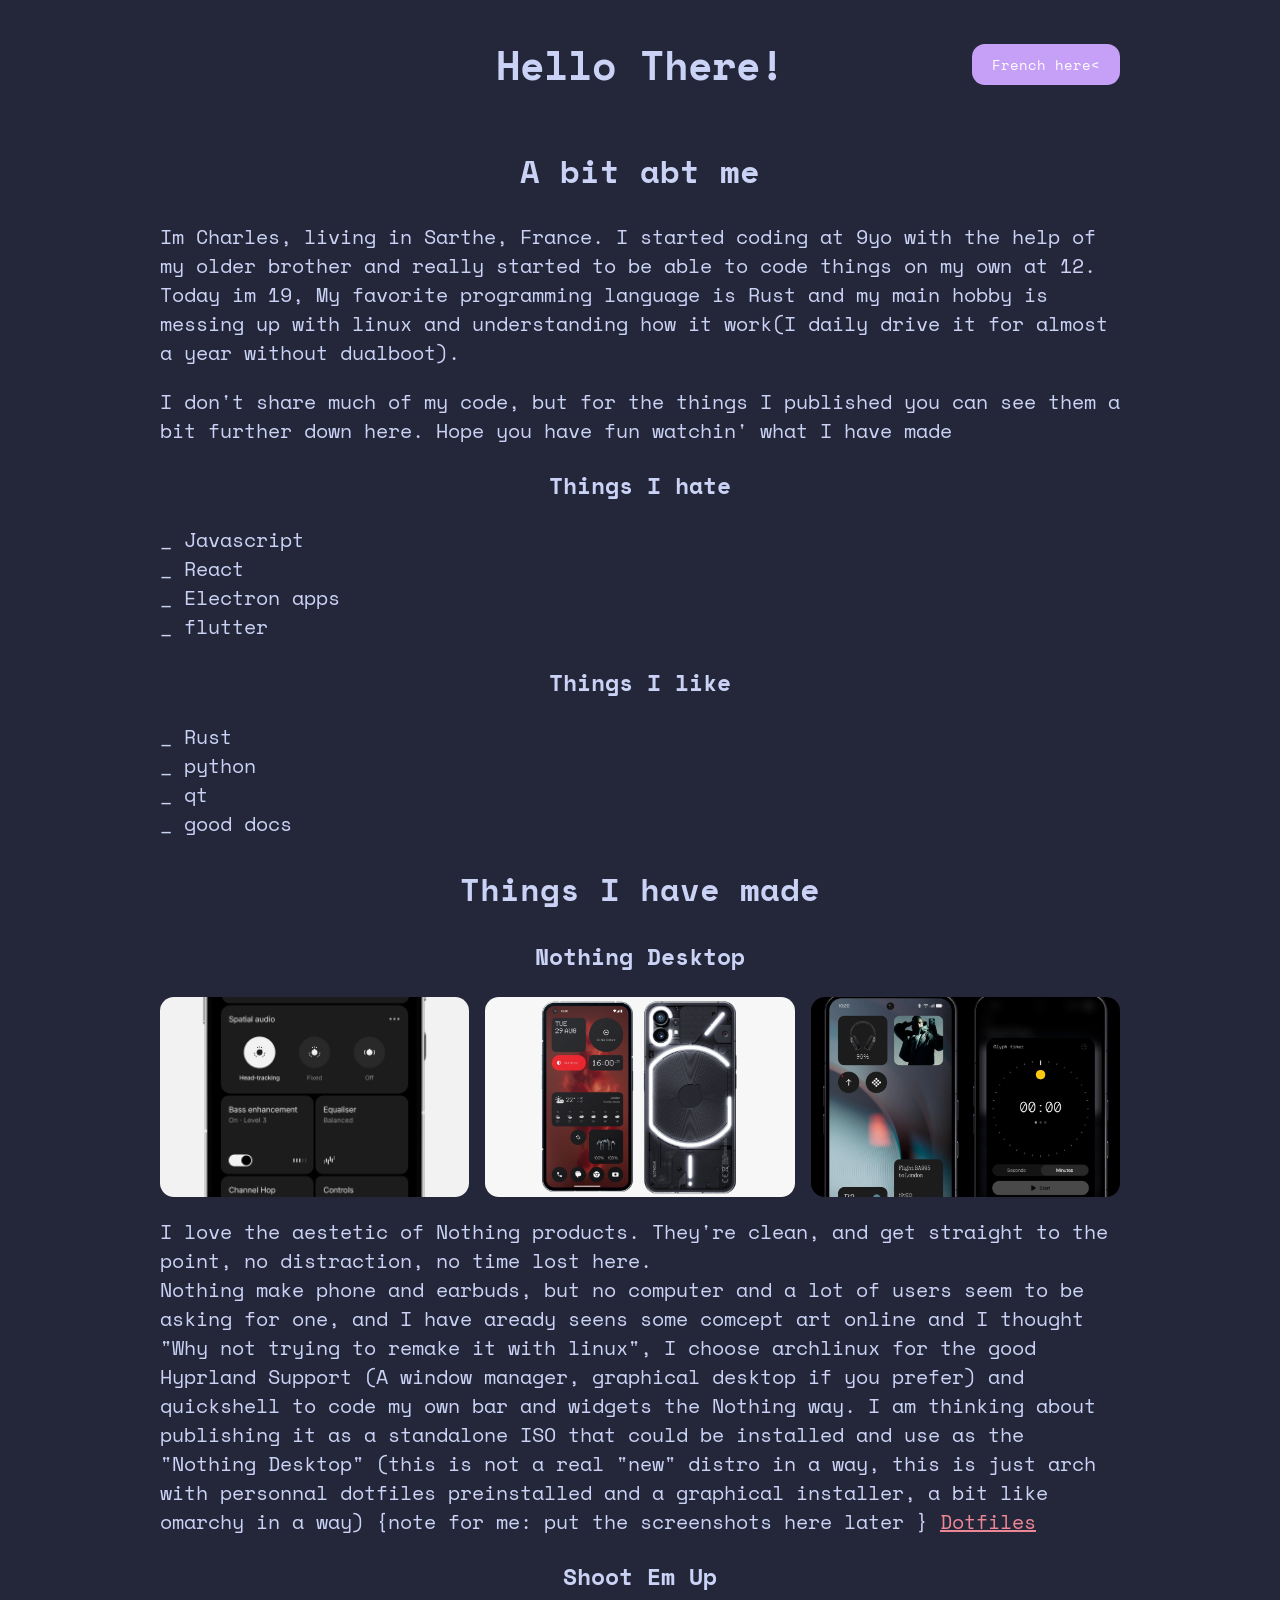
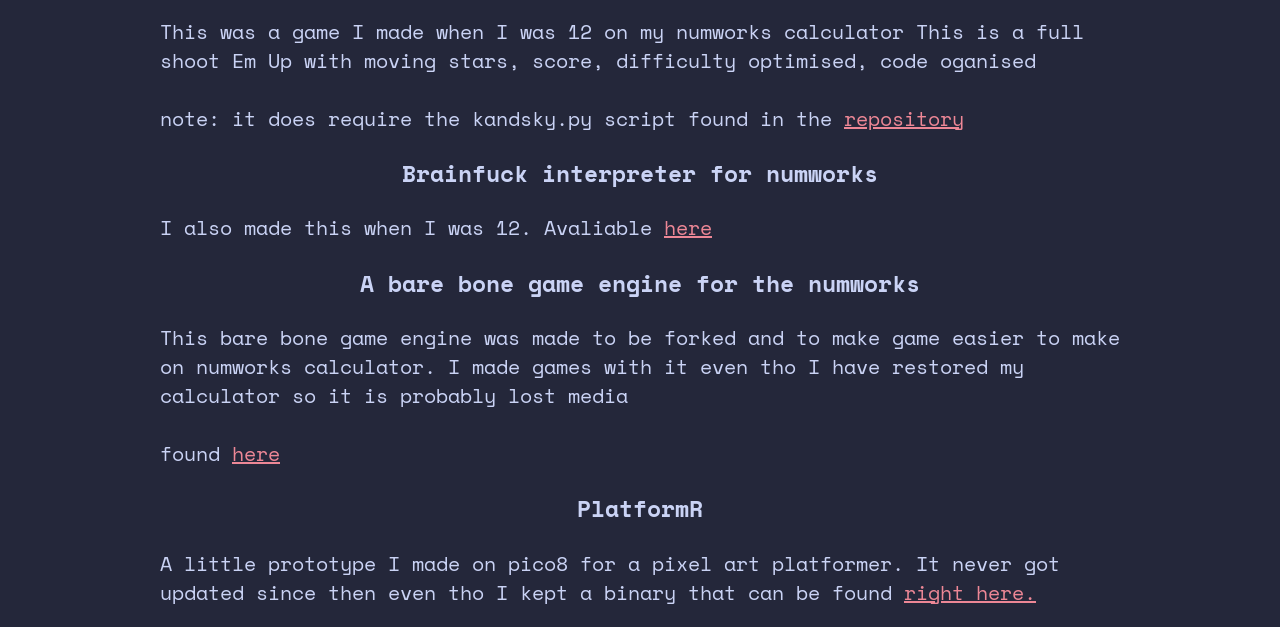
==== index.html @ e5a1dd08 "fixed the text" ====
<!DOCTYPE html>
<html>
  <head>
    <title>Example</title>
    <link href="style.css" rel="stylesheet" />
    <link rel="preconnect" href="https://fonts.googleapis.com">
    <link rel="preconnect" href="https://fonts.gstatic.com" crossorigin><meta name="viewport" content="width=device-width, initial-scale=1" />
    <meta name="viewport" content="width=device-width, initial-scale=1" />
    <link href="https://fonts.googleapis.com/css2?family=Space+Mono:ital,wght@0,400;0,700;1,400;1,700&display=swap" rel="stylesheet">
  </head>

  <body>
    <header>
      <h1>Hello There!</h1>
      <Button onclick="location.href='index_french.html'">French here<</Button>
    </header>
    <h2>A bit abt me</h2>
    <p>
      Im Charles, living in Sarthe, France. I started coding at 9yo with
      the help of my older brother and really started to be able to code
      things on my own at 12.
      Today im 19, My favorite programming language is Rust 
      and my main hobby is messing up with linux and understanding 
      how it work(I daily drive it for almost a year without dualboot).
    </p><p>
      I don't share much of my code, but for the things I 
      published you can see them a bit further down here.
      Hope you have fun watchin' what I have made
    </p>

    <h3 ">Things I hate</h3>
    <p>
      _ Javascript <br>
      _ React <br>
      _ Electron apps <br>
      _ flutter
    </p>

    <h3>Things I like</h3>
    <p>
      _ Rust<br>
      _ python <br>
      _ qt <br>
      _ good docs
    </p>

    <h2>Things I have made</h2>

    <h3> Nothing Desktop</h3>
    <div class="image_container">

      <img src="img/Nothing1.png">
      <img src="img/Nothing2.png">
      <img src="img/Nothing3.png">
    </div>
    <p> 
      I love the aestetic of Nothing products. They're clean,
      and get straight to the point, no distraction, no time lost 
      here. <br>

      Nothing make phone and earbuds, but no computer and a lot of
      users seem to be asking for one, and I have aready seens
      some comcept art online and I thought "Why not trying to remake
      it with linux", I choose archlinux for the good Hyprland Support
      (A window manager, graphical desktop if you prefer) and quickshell
      to code my own bar and widgets the Nothing way.

      I am thinking about publishing it as a standalone ISO that could
      be installed and use as the "Nothing Desktop" (this is not a real
      "new" distro in a way, this is just arch with personnal dotfiles
      preinstalled and a graphical installer, a bit like omarchy in a way)

      {note for me: put the screenshots here later }
      <a href="https://github.com/An4rg/NothingDots">Dotfiles</a>

    </p>
    
    <h3>Shoot Em Up</h3>
    <p>
      This was a game I made when I was 12 on my numworks calculator
      This is a full shoot Em Up with moving stars, score, difficulty
      optimised, code oganised <br><br>

      note: it does require the kandsky.py script found in the <a href="https://github.com/An4rg/Shoot_Em_Up-NumWorks/">repository</a>
    </p>

    <h3>Brainfuck interpreter for numworks</h3>
    <p>
      I also made this when I was 12.
      Avaliable <a href="https://my.numworks.com/python/baguette-berladin/brainfuck">here </a>
    
    </p>

    <h3>A bare bone game engine for the numworks</h3>
    <p>
      This bare bone game engine was made to be forked and to make game easier to make
      on numworks calculator. I made games with it even tho I have restored my
      calculator so it is probably lost media
    <br><br>
      found <a href="https://my.numworks.com/python/baguette-berladin/game_engine">here</a>

    </p>


    <h3>PlatformR</h3>
    <p>
      A little prototype I made on pico8 for a pixel art platformer.
      It never got updated since then even tho I kept a binary that
      can be found <a href="https://github.com/Baguette365/ninja_runner/releases/tag/0.1">right here.</a>


    </p>
  </body>
</html>
---- style.css ----
body {
  background-color: var(--base-color);
  color: #cad3f5;
  font-family: "Space Mono", monospace;
  font-size: var(--base-text-font-size);
  max-width: 80ch;
  margin-inline: auto;
  padding-inline: clamp(0.5rem, 3vw, 8rem);
}


:root {
  --base-text-font-size: clamp(1rem, 0.85rem + 0.5vw, 1.25rem);
  --h1-text-font-size: clamp(1.75rem, 1.5rem + 1.5vw, 2.5rem);
  --h2-text-font-size: clamp(1.4rem, 1.2rem + 1vw, 2rem);
  --h3-text-font-size: clamp(1.2rem, 1.1rem + 0.7vw, 1.6rem);
  --base-color: #24273a;
}

.image_container {
  display: flex;
  flex-wrap: wrap;
  gap: 1rem;
  flex-direction: row;
}

.image_container img {
  flex: 1 1 250px;
  min-width: 0;
  height: 200px;
  object-fit: cover;
  border-radius: 14px;
  transition: transform 0.5s ease-out;
}
.image_container img:hover {
  transform: scale(1.05);
}

header {
  display: grid;
  grid-template-columns: 1fr auto 1fr;
  align-items: center;
}

header h1 {
  color: #cad3f5;
  font-family: "Space Mono", monospace;
  font-weight: 800;
  font-size: var(--h1-text-font-size);
  text-align: center;
  grid-column: 2;

}
header button {
  grid-column: 3;
  justify-self: end;
  transition: transform 0.5s ease-out;
}


header button:hover {
  transform: translate(0, -7px)
}

button {
  background-color: #c6a0f6;
  border: none;
  color: #fff;
  padding: 10px 20px;
  text-align: center;
  text-decoration: none;
  display: inline-block;
  font-size: 14px;
  cursor: pointer;
  border-radius: 13px;
  font-family: "Space Mono", monospace;
}

h2 {
  color: #cad3f5;
  font-family: "Space Mono", monospace;
  font-weight: 800;
  font-size: var(--h2-text-font-size) ;
  text-align: center;
}
h3 {
  color: #cad3f5;
  font-family: "Space Mono", monospace;
  font-weight: 800;
  font-size: var(h3-text-font-size);
  text-align: center;
}
p {
  color: #cad3f5;
  font-family: "Space Mono", monospace;
  font-weight: 500;
  font-size: var(--base-text-font-size);

}

a {
  color: #ed8796;
  font-family: "Space Mono", monospace;
  font-weight: 500;
  font-size: 20px;
}
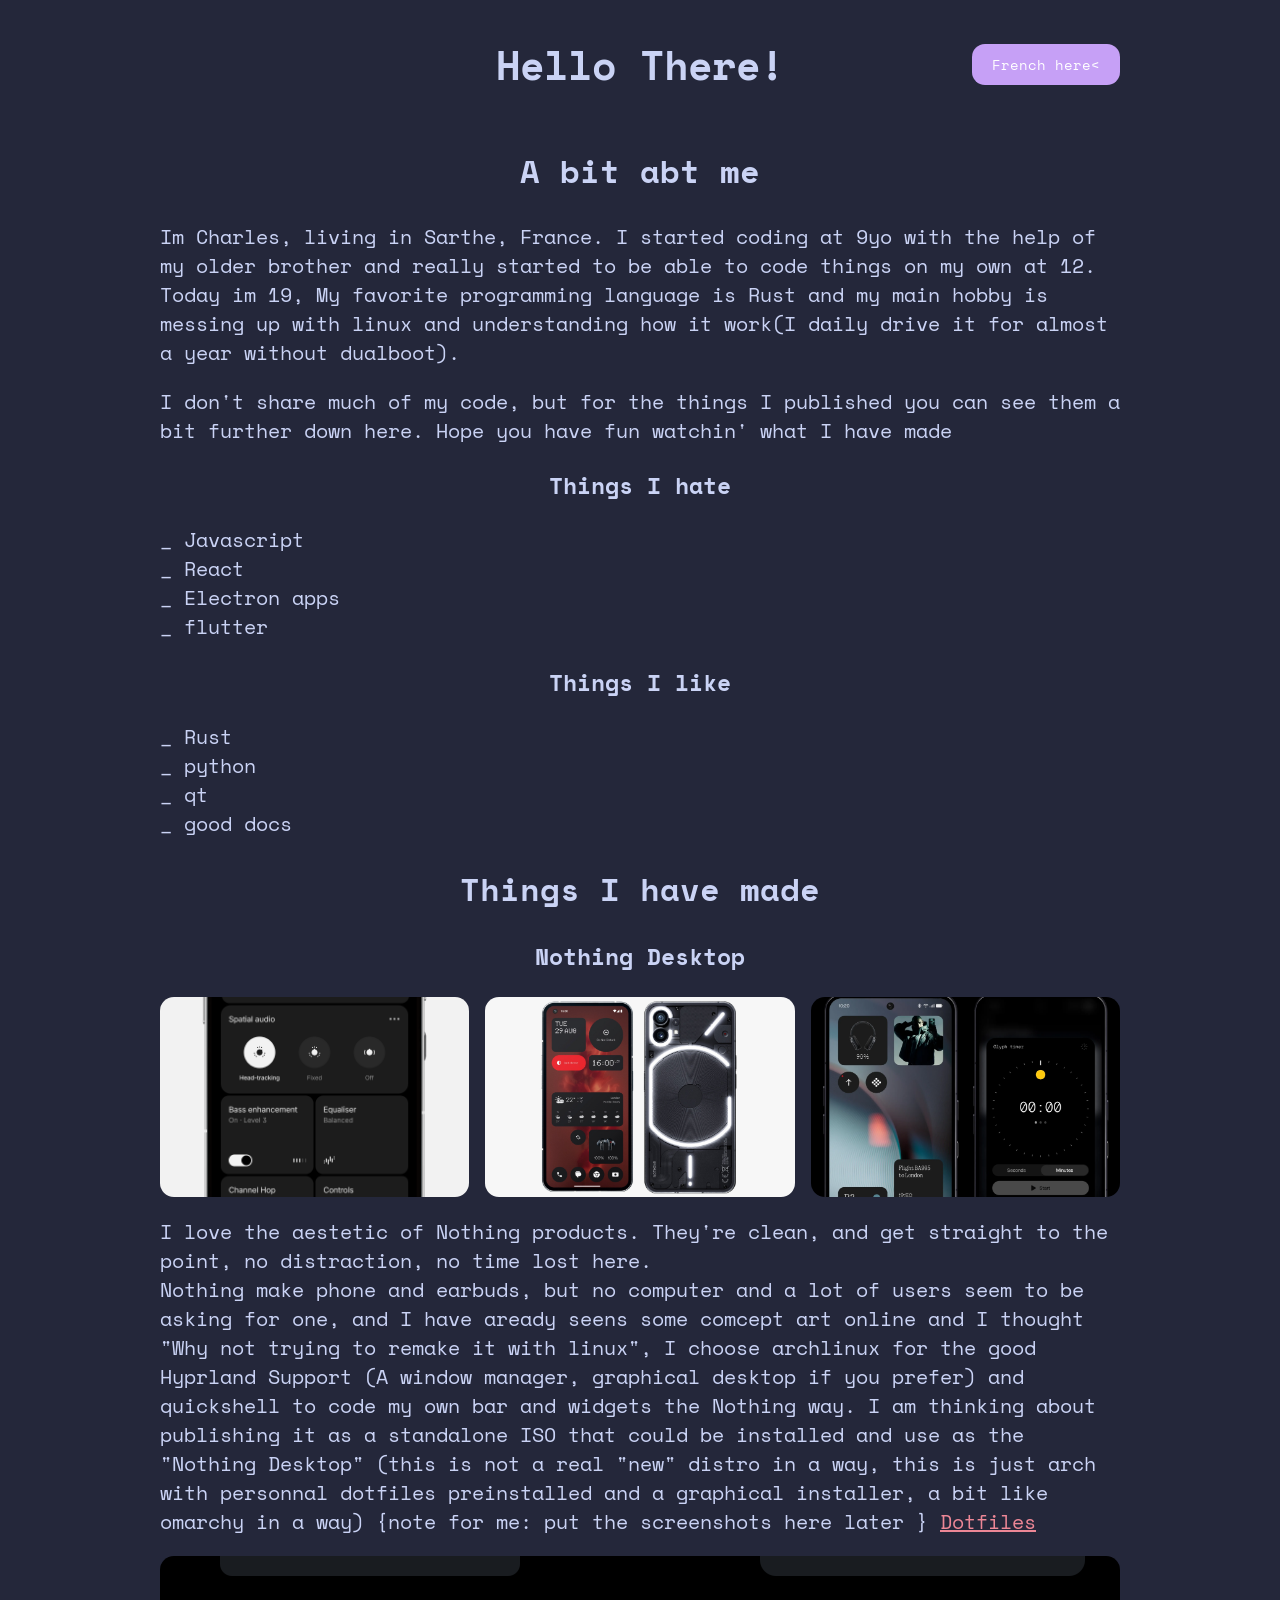
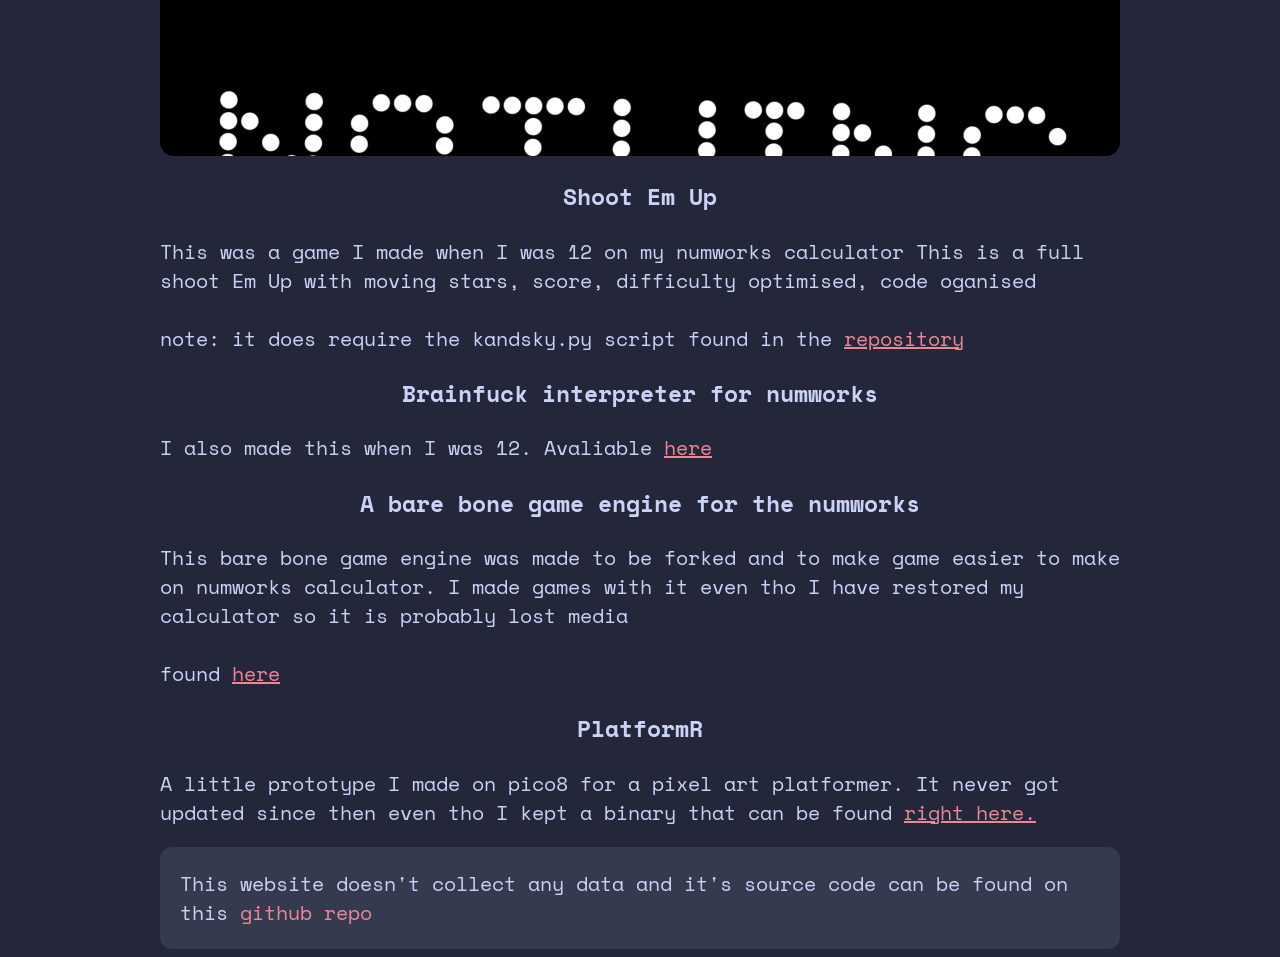
==== commit c72f0d2d: "add footer and screenshot" ====
--- a/index.html
+++ b/index.html
@@ -74,6 +74,9 @@
       <a href="https://github.com/An4rg/NothingDots">Dotfiles</a>
 
     </p>
+    <div class="image_container">
+      <img src="img/NothingMine1.png">
+    </div>
     
     <h3>Shoot Em Up</h3>
     <p>
@@ -107,8 +110,13 @@
       A little prototype I made on pico8 for a pixel art platformer.
       It never got updated since then even tho I kept a binary that
       can be found <a href="https://github.com/Baguette365/ninja_runner/releases/tag/0.1">right here.</a>
+    </p>
+    <footer>
+      <p>
+        This website doesn't collect any data and it's source code can be found on this <a> github repo</a>
+      </p>
+    </footer>
+    
 
-
-    </p>
   </body>
 </html>
--- a/style.css
+++ b/style.css
@@ -102,5 +102,13 @@
   color: #ed8796;
   font-family: "Space Mono", monospace;
   font-weight: 500;
-  font-size: 20px;
+  font-size: var(--base-text-font-size);
 }
+
+footer {
+  background-color: #363a4f;
+  border-radius: 12px;
+  padding: 2px;
+  padding-left: 20px;
+  padding-right: 20px;
+}
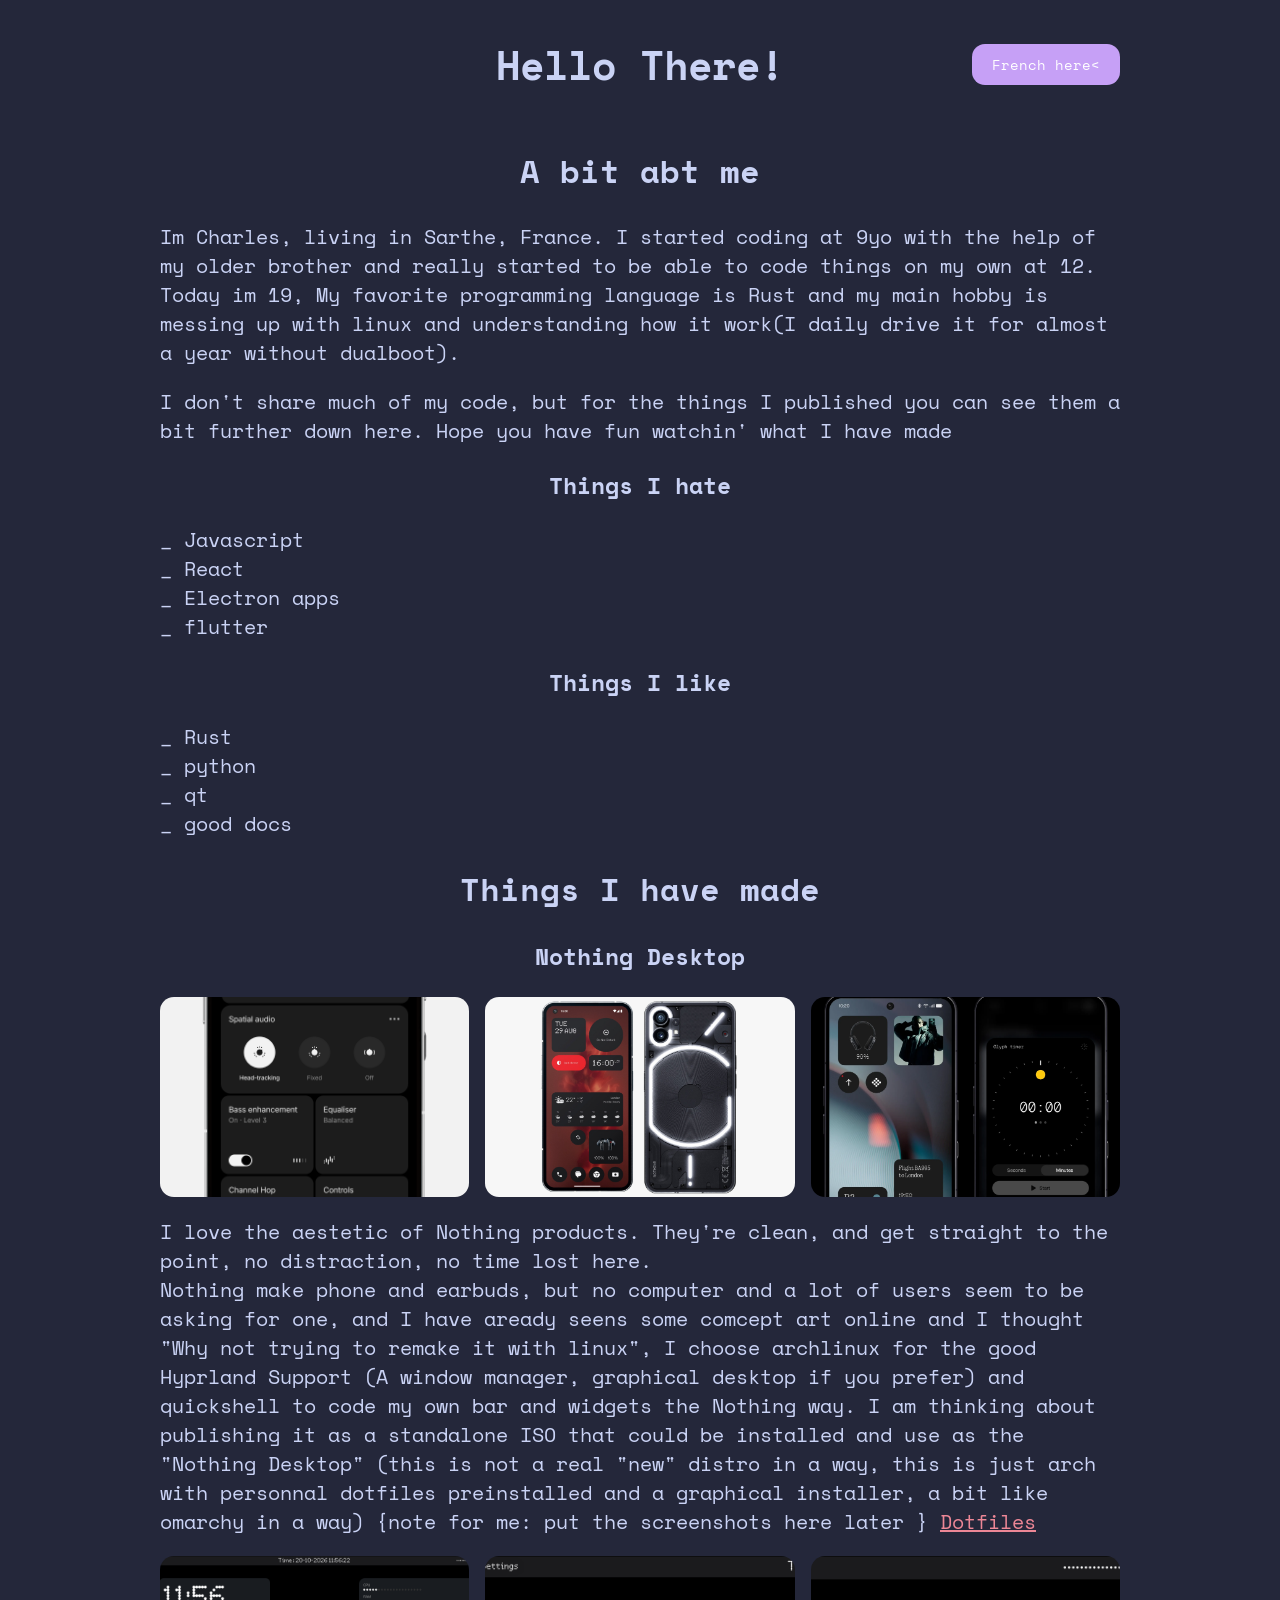
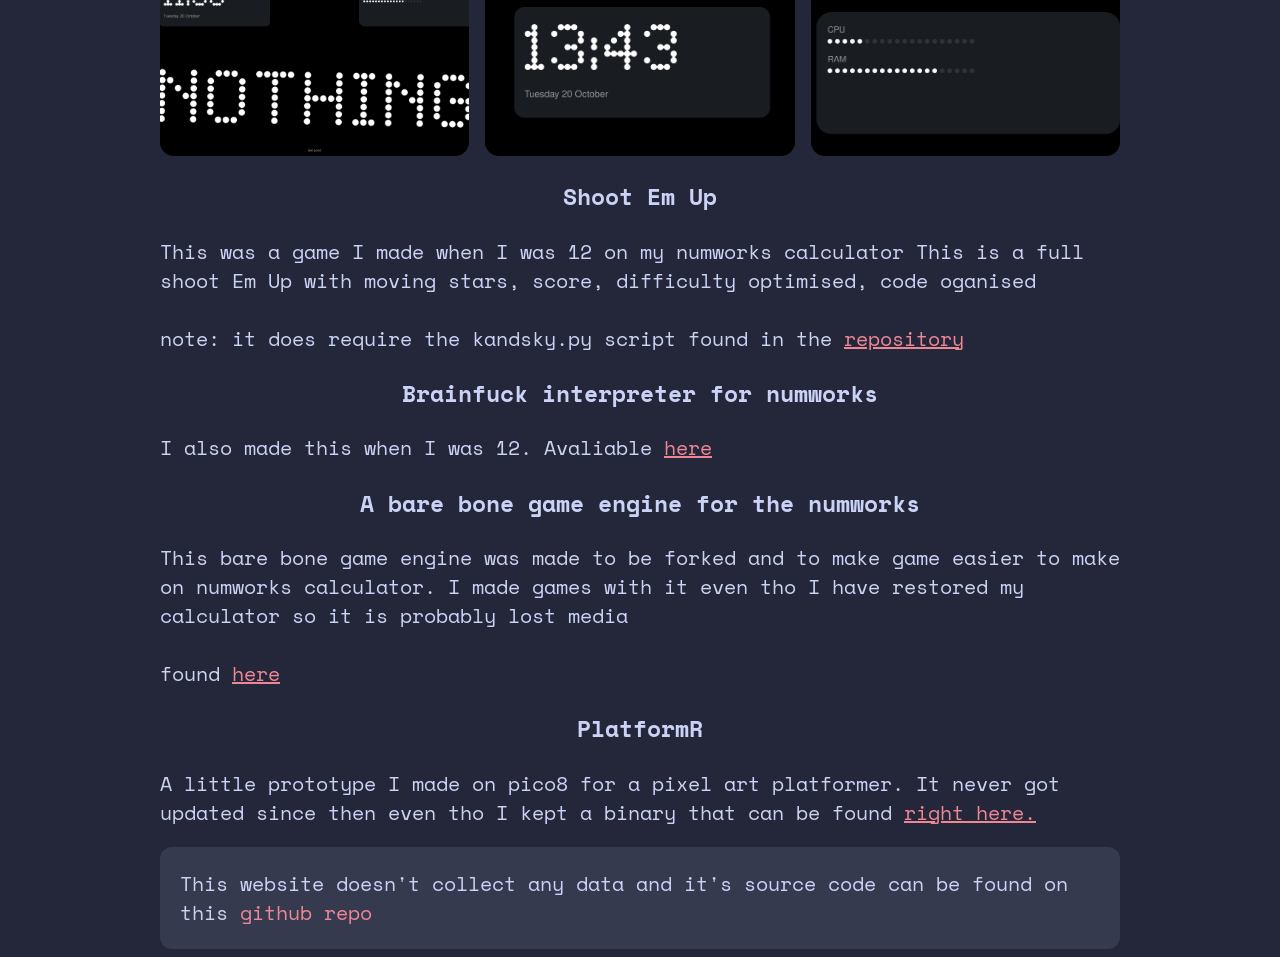
==== commit 1973cbee: "Added screenshots" ====
--- a/index.html
+++ b/index.html
@@ -76,6 +76,8 @@
     </p>
     <div class="image_container">
       <img src="img/NothingMine1.png">
+      <img src="img/NothingMine4.png">
+      <img src="img/NothingMine5.png">
     </div>
     
     <h3>Shoot Em Up</h3>
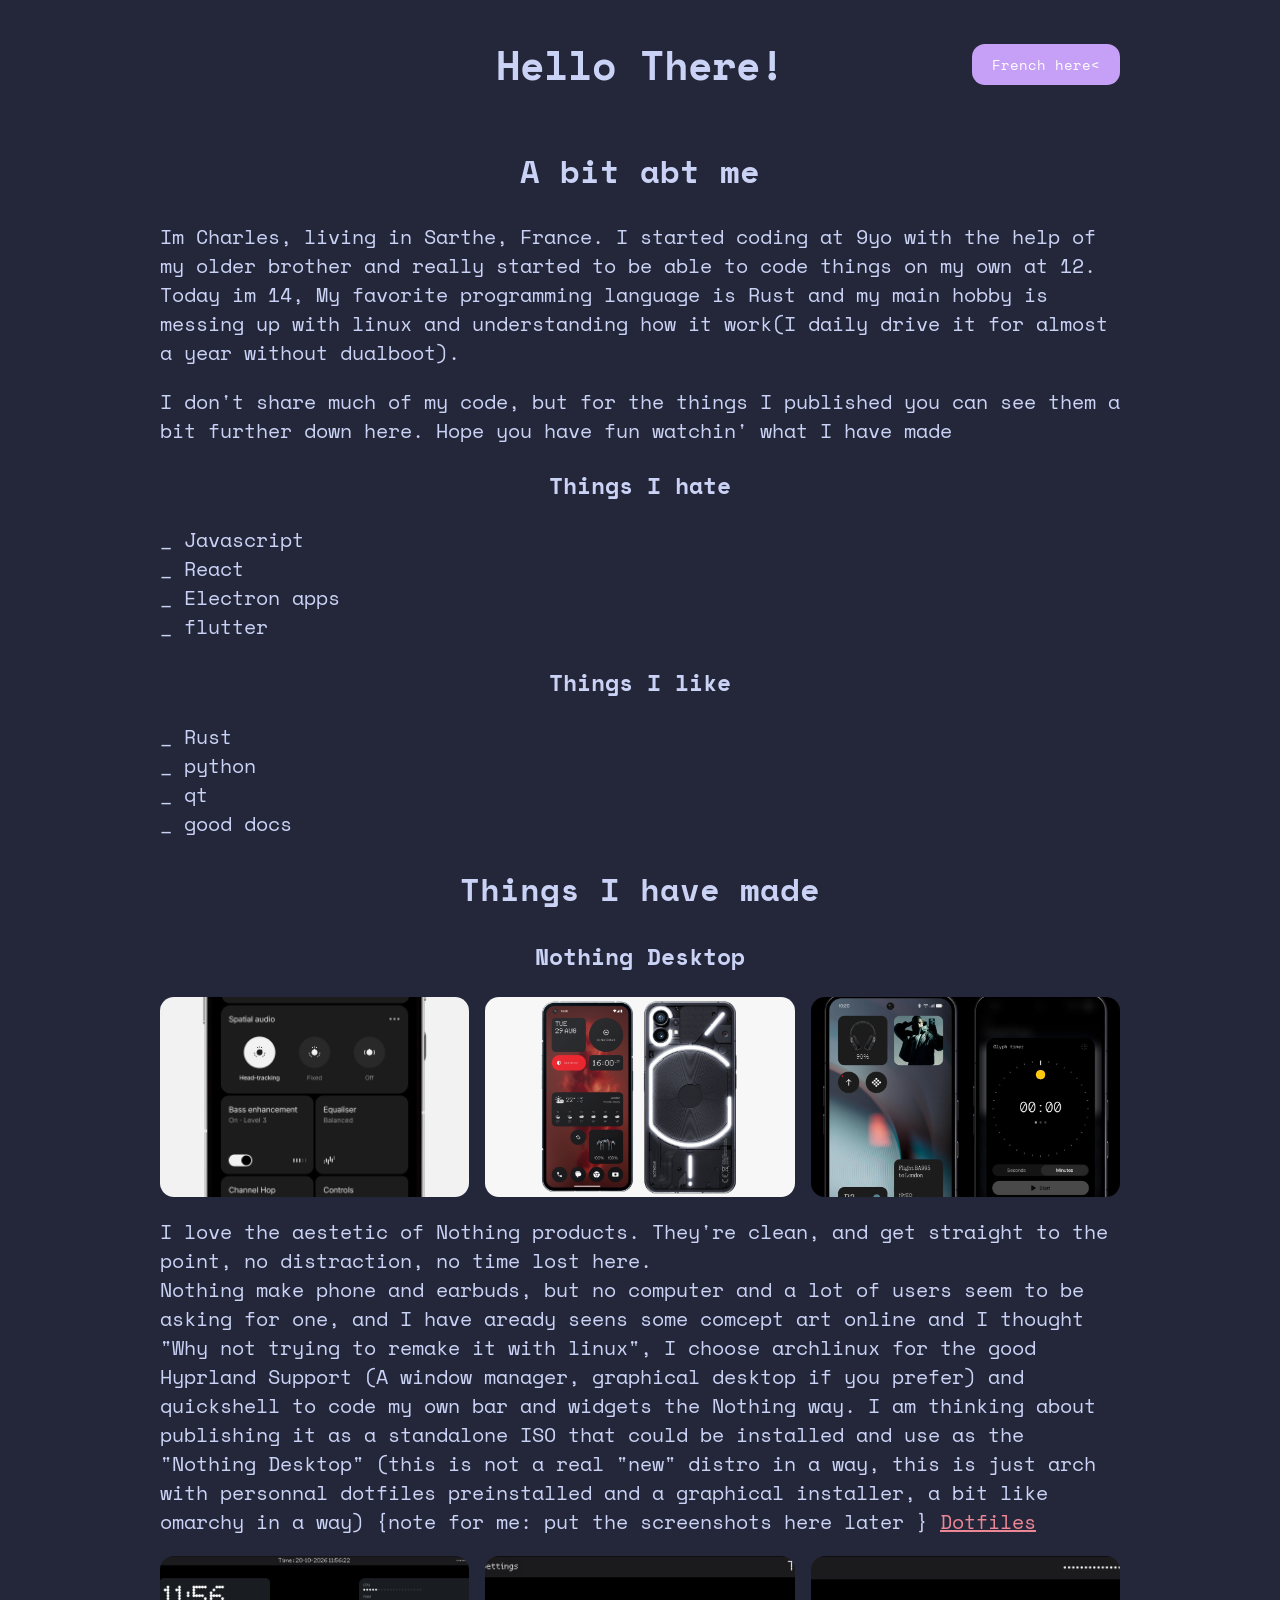
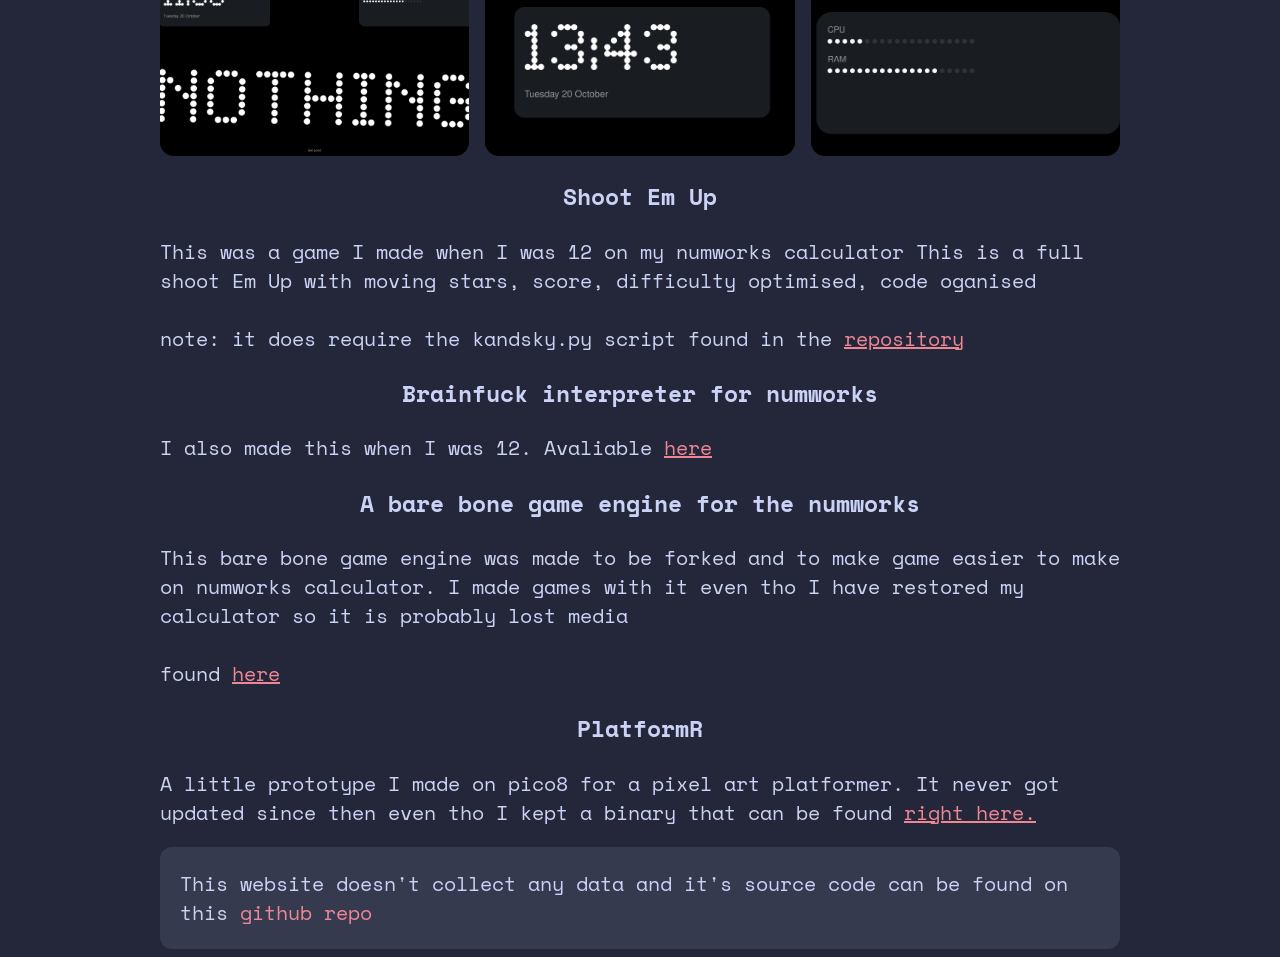
==== commit ab9d4cb9: "added french and corrected age" ====
--- a/index.html
+++ b/index.html
@@ -19,7 +19,7 @@
       Im Charles, living in Sarthe, France. I started coding at 9yo with
       the help of my older brother and really started to be able to code
       things on my own at 12.
-      Today im 19, My favorite programming language is Rust 
+      Today im 14, My favorite programming language is Rust 
       and my main hobby is messing up with linux and understanding 
       how it work(I daily drive it for almost a year without dualboot).
     </p><p>
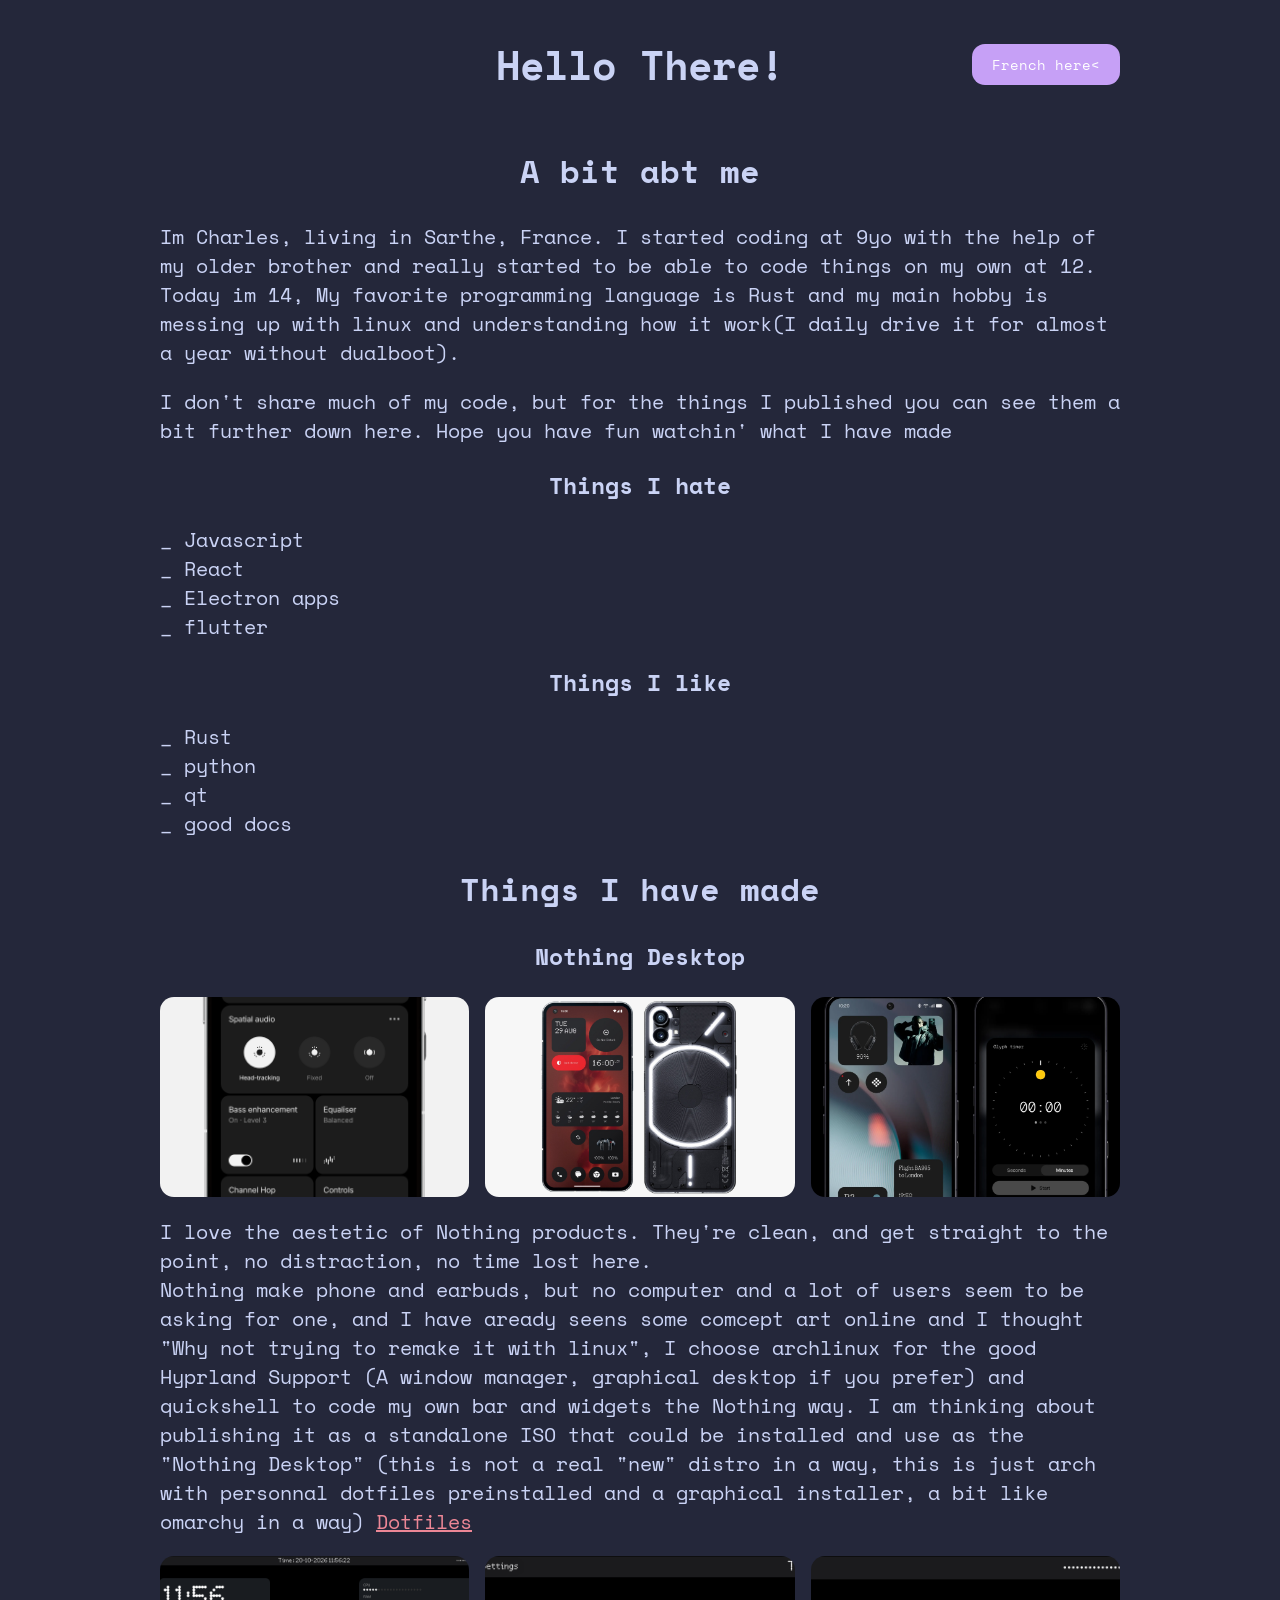
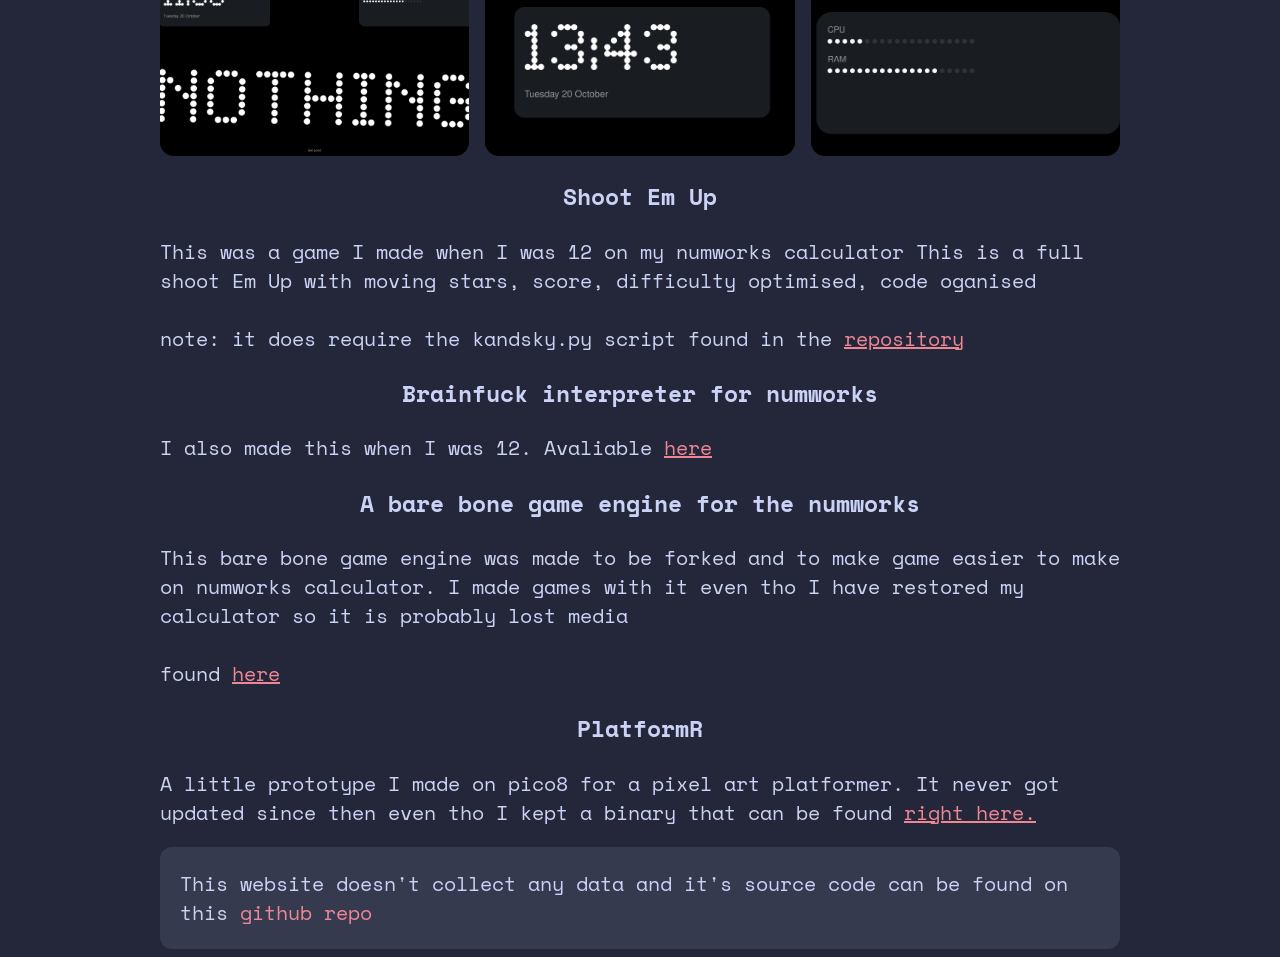
==== commit b28142c5: "removed a line that I made to myself" ====
--- a/index.html
+++ b/index.html
@@ -70,7 +70,6 @@
       "new" distro in a way, this is just arch with personnal dotfiles
       preinstalled and a graphical installer, a bit like omarchy in a way)
 
-      {note for me: put the screenshots here later }
       <a href="https://github.com/An4rg/NothingDots">Dotfiles</a>
 
     </p>
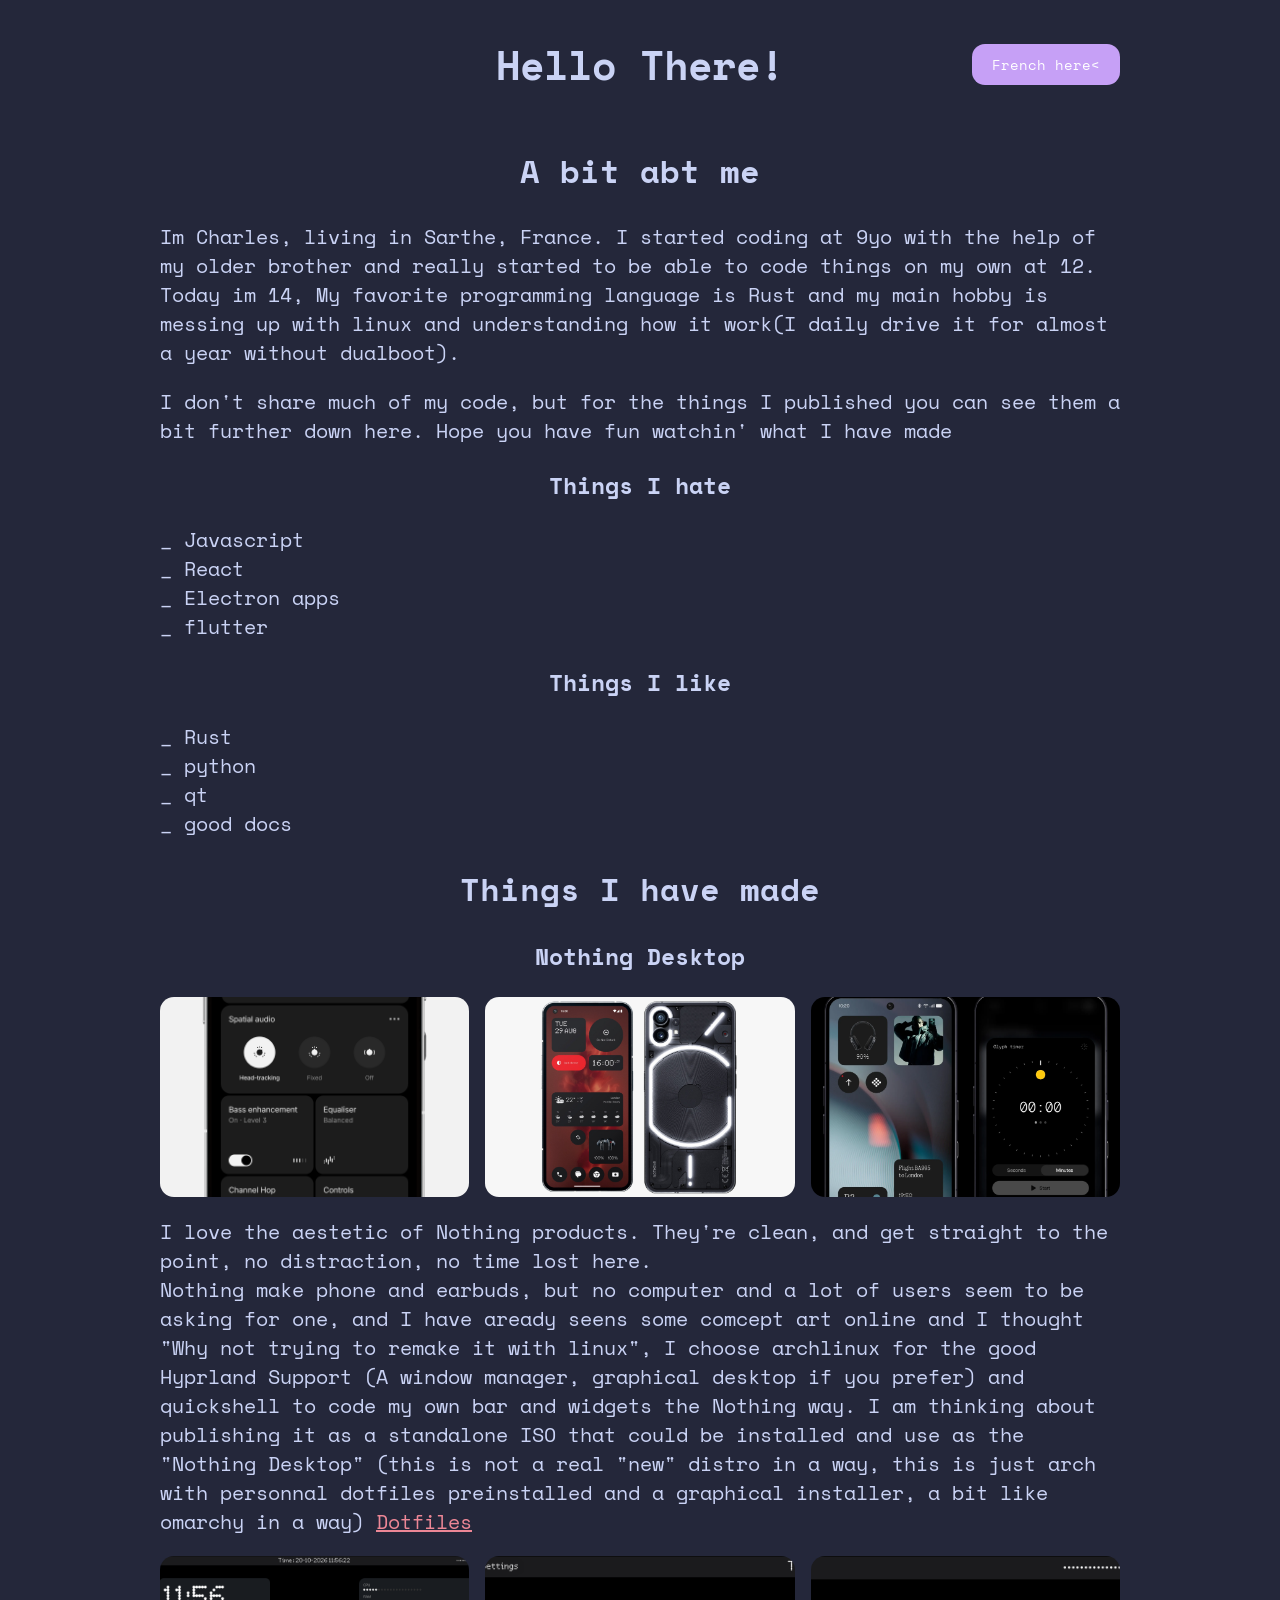
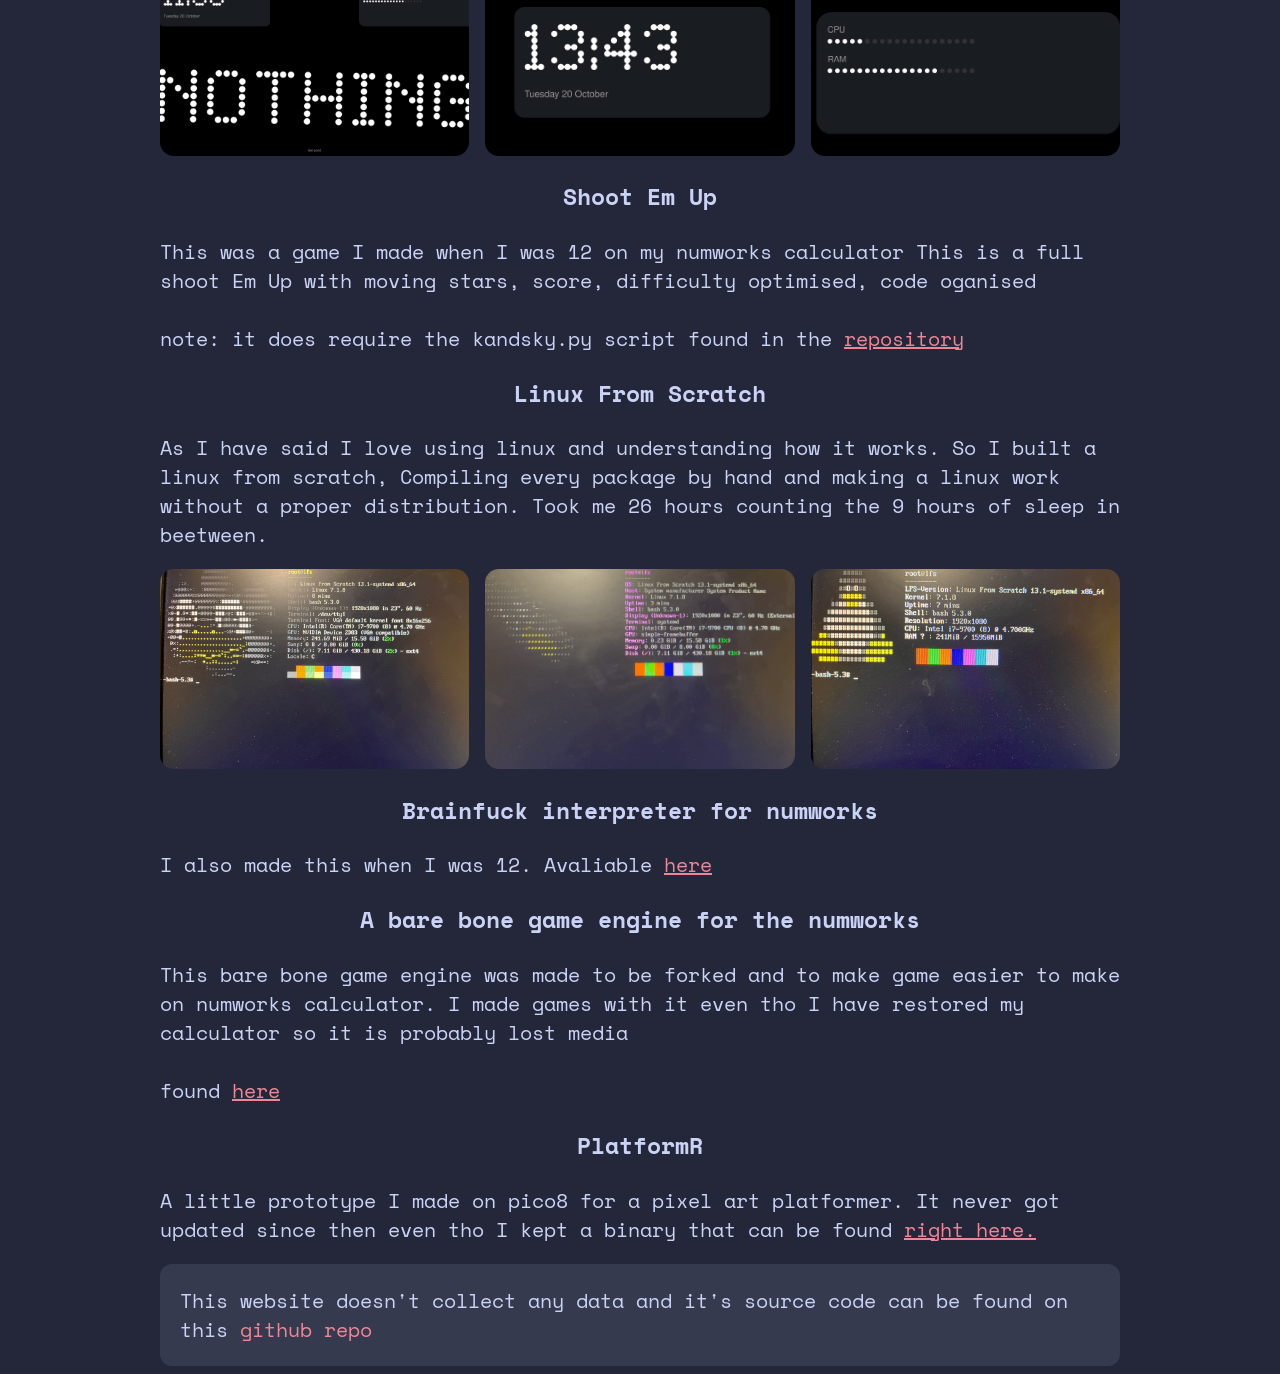
==== commit 6c86a1f1: "Ajout de LFS au site" ====
--- a/index.html
+++ b/index.html
@@ -88,6 +88,19 @@
       note: it does require the kandsky.py script found in the <a href="https://github.com/An4rg/Shoot_Em_Up-NumWorks/">repository</a>
     </p>
 
+    <h3> Linux From Scratch</h3>
+    <p> As I have said I love using linux and understanding how it works. So I built a linux from scratch, 
+    Compiling every package by hand and making a linux work without a proper distribution. Took me 26 hours counting the 9 hours of sleep
+    in beetween.
+
+    </p>
+    <div class="image_container">
+    
+      <img src="img/lfs1.jpg">
+      <img src="img/lfs2.gif">
+      <img src="img/lfs3.jpg">
+    </div>
+
     <h3>Brainfuck interpreter for numworks</h3>
     <p>
       I also made this when I was 12.
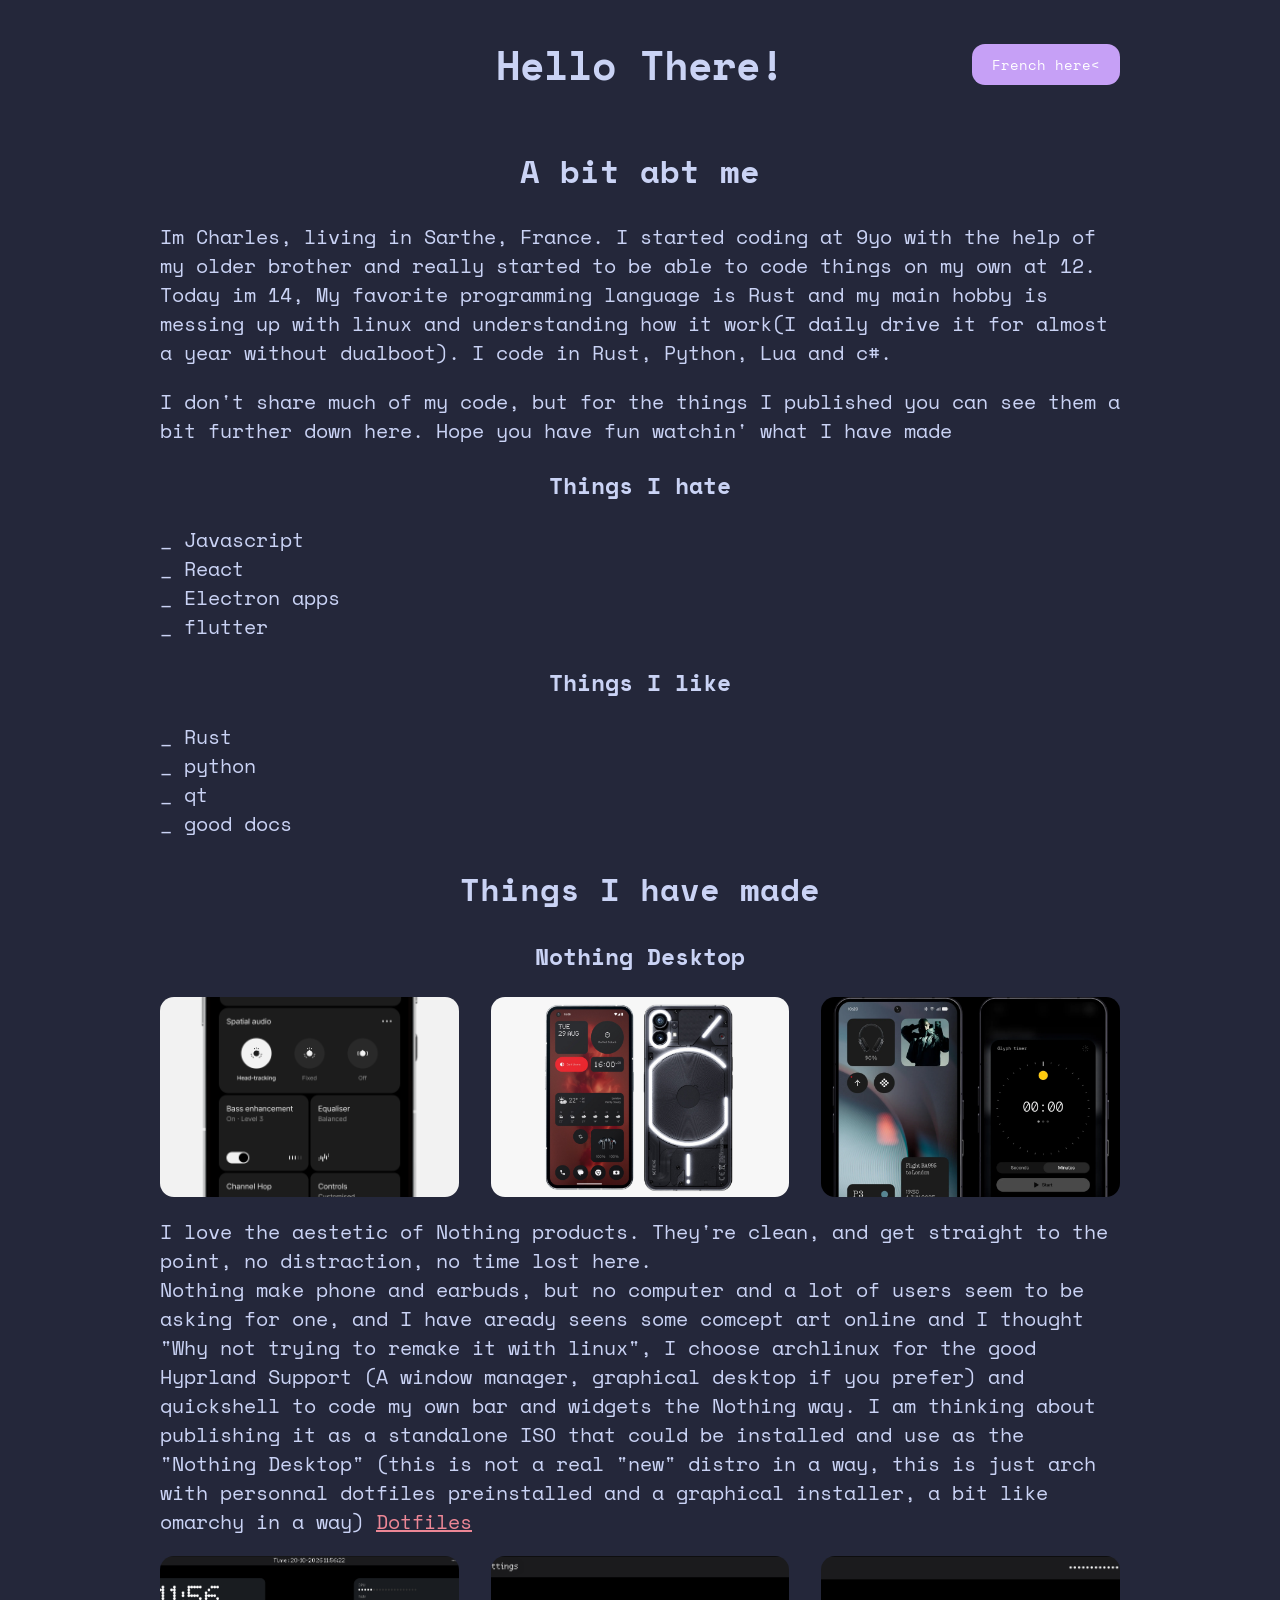
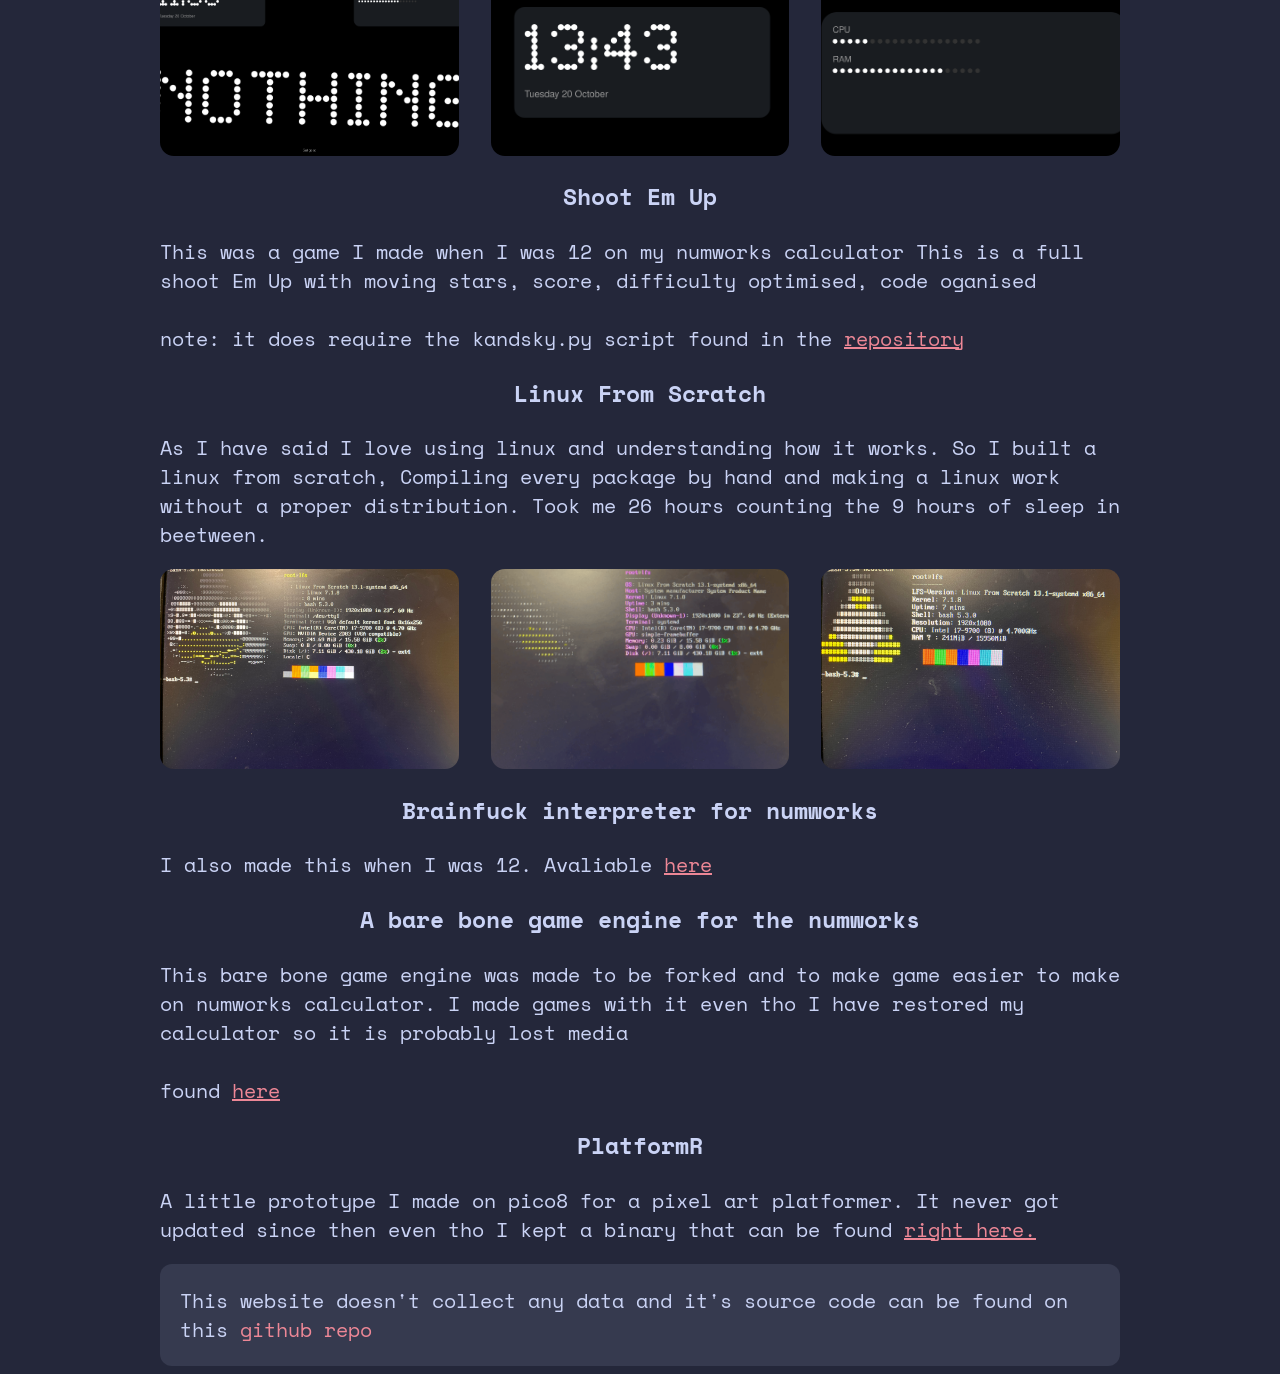
==== commit 370312cd: "Update index.html" ====
--- a/index.html
+++ b/index.html
@@ -22,6 +22,7 @@
       Today im 14, My favorite programming language is Rust 
       and my main hobby is messing up with linux and understanding 
       how it work(I daily drive it for almost a year without dualboot).
+      I code in Rust, Python, Lua and c#.
     </p><p>
       I don't share much of my code, but for the things I 
       published you can see them a bit further down here.
--- a/style.css
+++ b/style.css
@@ -20,7 +20,7 @@
 .image_container {
   display: flex;
   flex-wrap: wrap;
-  gap: 1rem;
+  gap: 2rem;
   flex-direction: row;
 }
 
@@ -33,7 +33,7 @@
   transition: transform 0.5s ease-out;
 }
 .image_container img:hover {
-  transform: scale(1.05);
+  transform: scale(1.10);
 }
 
 header {
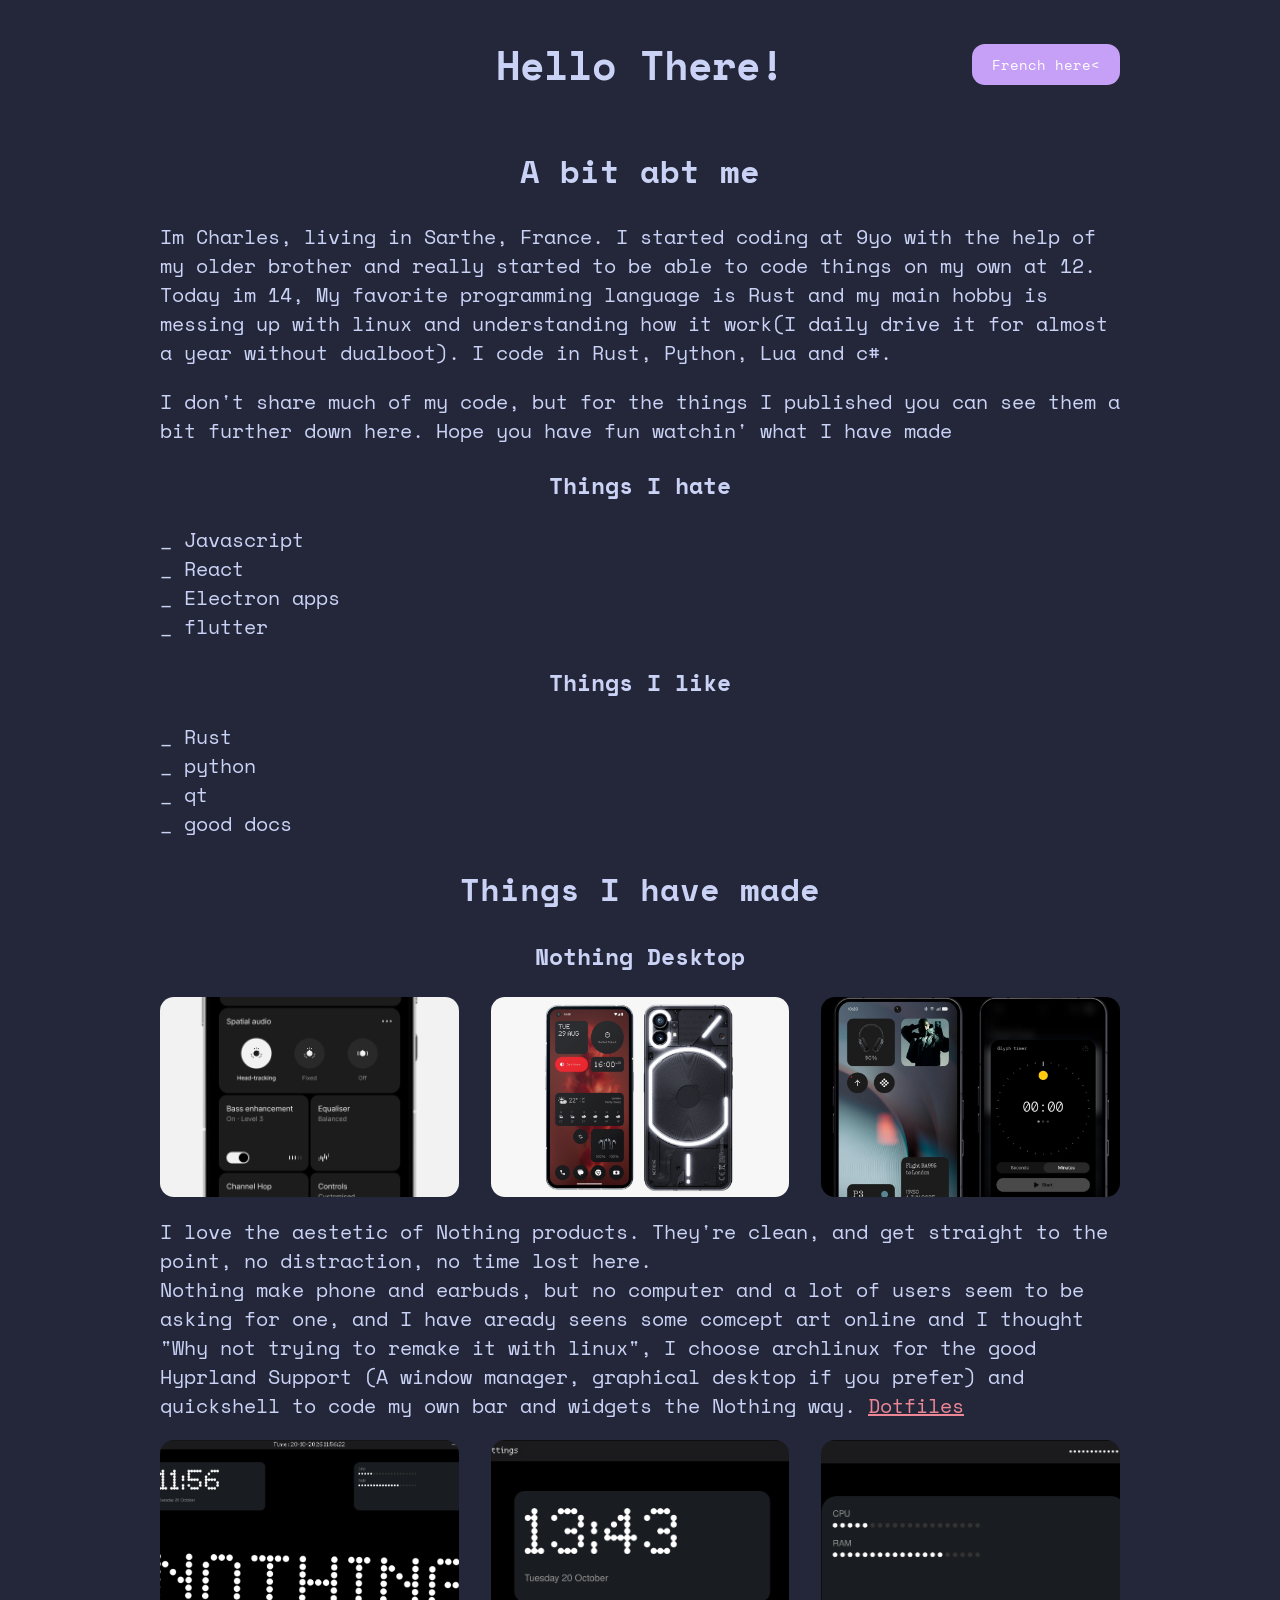
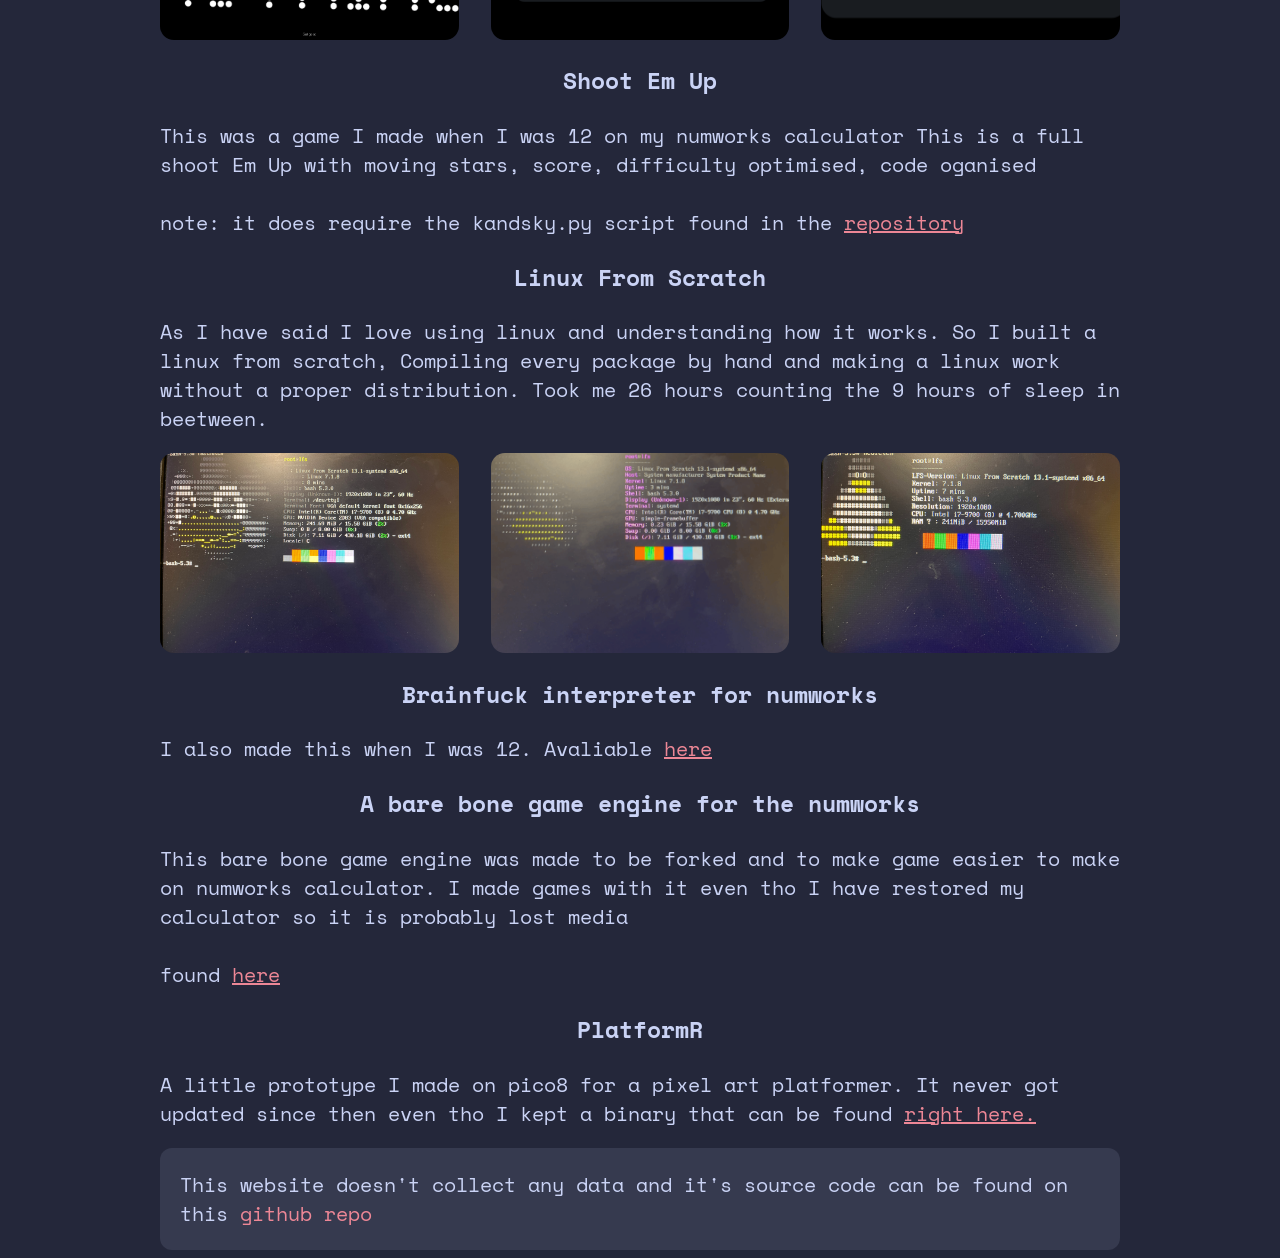
==== commit 9ee98dfd: "Update index.html" ====
--- a/index.html
+++ b/index.html
@@ -66,11 +66,6 @@
       (A window manager, graphical desktop if you prefer) and quickshell
       to code my own bar and widgets the Nothing way.
 
-      I am thinking about publishing it as a standalone ISO that could
-      be installed and use as the "Nothing Desktop" (this is not a real
-      "new" distro in a way, this is just arch with personnal dotfiles
-      preinstalled and a graphical installer, a bit like omarchy in a way)
-
       <a href="https://github.com/An4rg/NothingDots">Dotfiles</a>
 
     </p>
